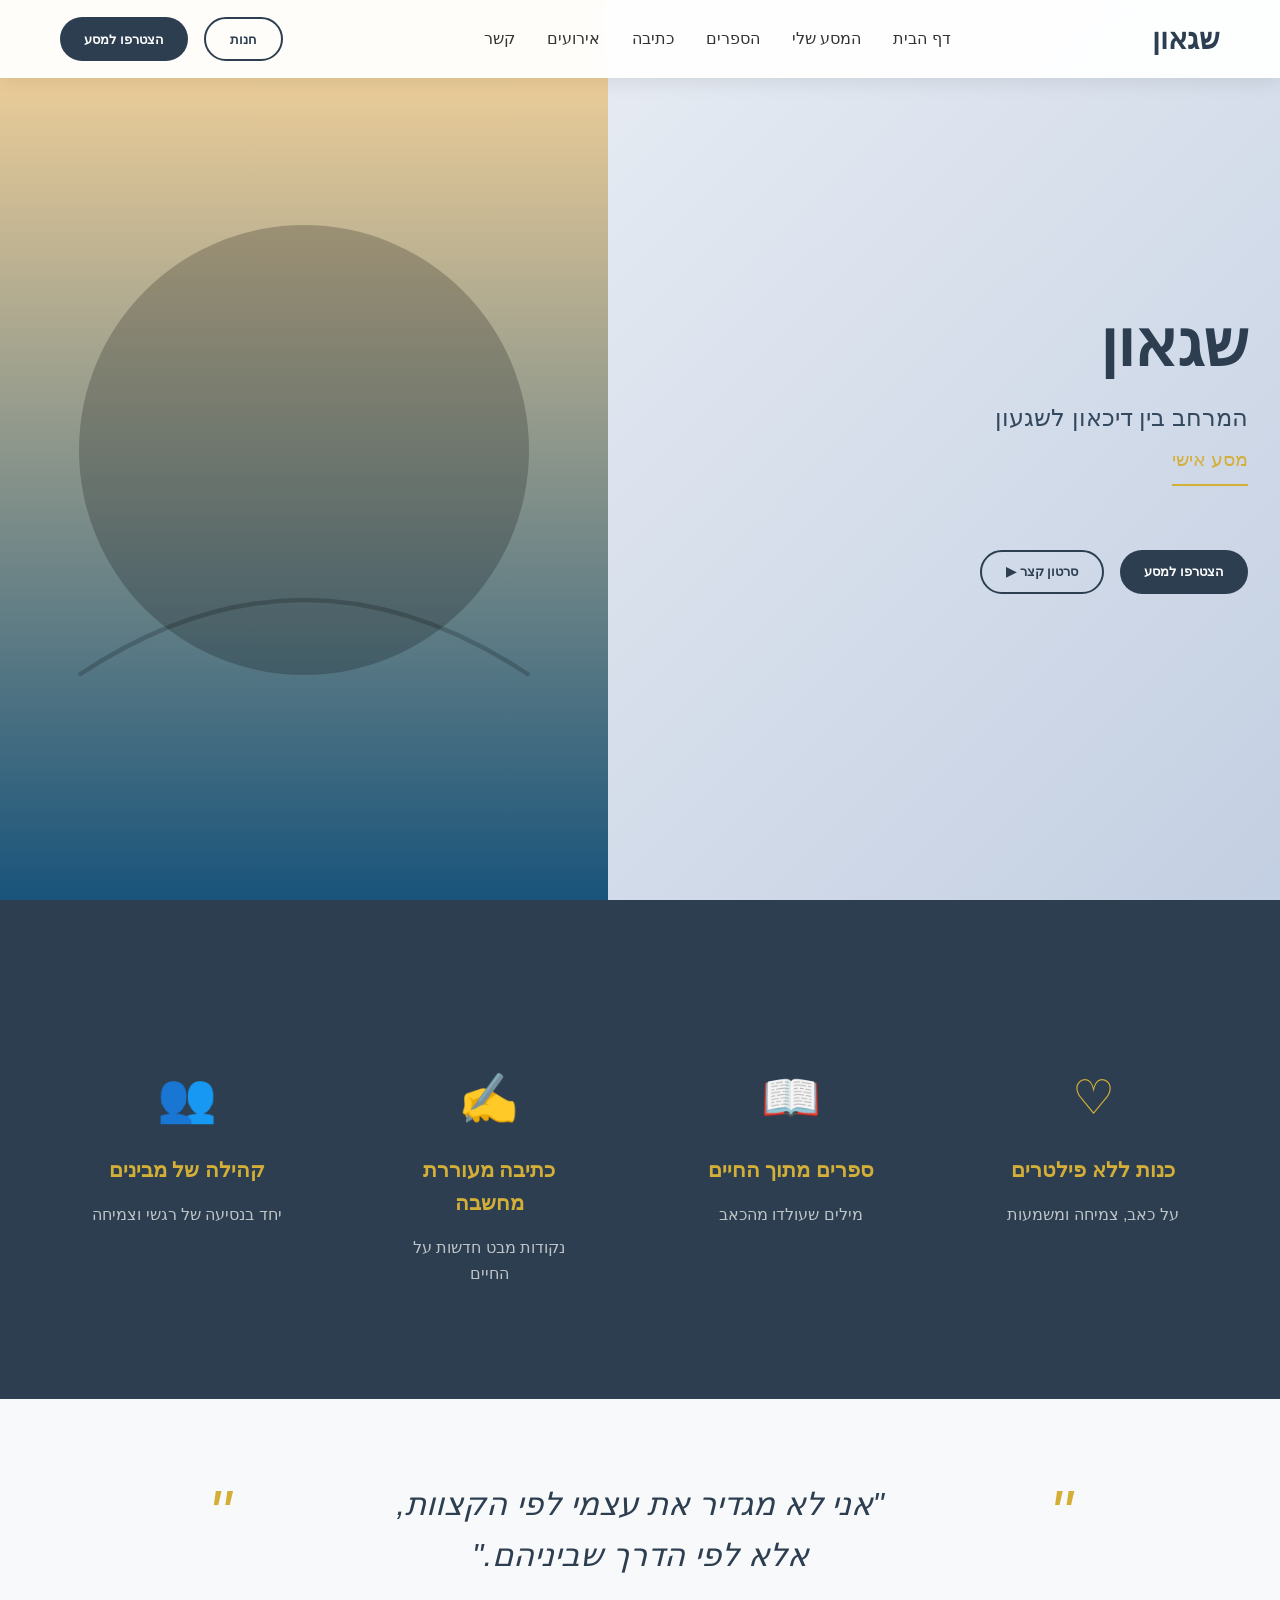
==== docs/index.html @ ee1af8c1 "Add docs/ folder for GitHub Pages deployment https://claude.ai/code/session_01Je8AaSGMs2u83t8YQeTkqi" ====
<!DOCTYPE html>
<html lang="he" dir="rtl">
<head>
    <meta charset="UTF-8">
    <meta name="viewport" content="width=device-width, initial-scale=1.0">
    <title>שגאון - המרחב בין דיכאון לשגעון</title>
    <link rel="stylesheet" href="css/styles.css">
    <link rel="stylesheet" href="css/responsive.css">
    <link rel="stylesheet" href="css/animations.css">
</head>
<body>
    <nav class="navbar">
        <div class="nav-container">
            <div class="logo">שגאון</div>
            <ul class="nav-menu">
                <li><a href="#home">דף הבית</a></li>
                <li><a href="#about">המסע שלי</a></li>
                <li><a href="#books">הספרים</a></li>
                <li><a href="#writing">כתיבה</a></li>
                <li><a href="#events">אירועים</a></li>
                <li><a href="#contact">קשר</a></li>
            </ul>
            <div class="nav-buttons">
                <button class="btn-secondary">חנות</button>
                <button class="btn-primary">הצטרפו למסע</button>
            </div>
        </div>
    </nav>

    <section id="home" class="hero">
        <div class="hero-content">
            <div class="hero-text">
                <h1 class="hero-title">שגאון</h1>
                <p class="hero-subtitle">המרחב בין דיכאון לשגעון</p>
                <p class="hero-description">מסע אישי</p>
                <div class="hero-buttons">
                    <button class="btn-primary">הצטרפו למסע</button>
                    <button class="btn-secondary">סרטון קצר ▶</button>
                </div>
            </div>
        </div>
        <div class="hero-image">
            <!-- התמונה תתווסף דרך CSS -->
        </div>
    </section>

    <section class="features">
        <div class="container">
            <div class="features-grid">
                <div class="feature">
                    <div class="feature-icon">♡</div>
                    <h3>כנות ללא פילטרים</h3>
                    <p>על כאב, צמיחה ומשמעות</p>
                </div>
                <div class="feature">
                    <div class="feature-icon">📖</div>
                    <h3>ספרים מתוך החיים</h3>
                    <p>מילים שעולדו מהכאב</p>
                </div>
                <div class="feature">
                    <div class="feature-icon">✍</div>
                    <h3>כתיבה מעוררת מחשבה</h3>
                    <p>נקודות מבט חדשות על החיים</p>
                </div>
                <div class="feature">
                    <div class="feature-icon">👥</div>
                    <h3>קהילה של מבינים</h3>
                    <p>יחד בנסיעה של רגשי וצמיחה</p>
                </div>
            </div>
        </div>
    </section>

    <section class="quote-section">
        <div class="container">
            <blockquote class="main-quote">
                <p>"אני לא מגדיר את עצמי לפי הקצוות,<br>אלא לפי הדרך שביניהם."</p>
            </blockquote>
        </div>
    </section>

    <script src="js/main.js"></script>
    <script src="js/scroll-effects.js"></script>
</body>
</html>
---- docs/css/styles.css ----
* {
    margin: 0;
    padding: 0;
    box-sizing: border-box;
}

body {
    font-family: 'Segoe UI', Tahoma, Geneva, Verdana, sans-serif;
    line-height: 1.6;
    color: #333;
    direction: rtl;
}

.container {
    max-width: 1200px;
    margin: 0 auto;
    padding: 0 20px;
}

/* Navigation */
.navbar {
    position: fixed;
    top: 0;
    width: 100%;
    background: rgba(255, 255, 255, 0.95);
    backdrop-filter: blur(10px);
    z-index: 1000;
    padding: 1rem 0;
    box-shadow: 0 2px 20px rgba(0, 0, 0, 0.1);
}

.nav-container {
    max-width: 1200px;
    margin: 0 auto;
    padding: 0 20px;
    display: flex;
    justify-content: space-between;
    align-items: center;
}

.logo {
    font-size: 1.8rem;
    font-weight: bold;
    color: #2c3e50;
}

.nav-menu {
    display: flex;
    list-style: none;
    gap: 2rem;
}

.nav-menu a {
    text-decoration: none;
    color: #333;
    font-weight: 500;
    transition: color 0.3s ease;
}

.nav-menu a:hover {
    color: #d4af37;
}

.nav-buttons {
    display: flex;
    gap: 1rem;
}

.btn-primary, .btn-secondary {
    padding: 0.8rem 1.5rem;
    border: none;
    border-radius: 25px;
    font-weight: 600;
    cursor: pointer;
    transition: all 0.3s ease;
}

.btn-primary {
    background: #2c3e50;
    color: white;
}

.btn-primary:hover {
    background: #34495e;
    transform: translateY(-2px);
}

.btn-secondary {
    background: transparent;
    color: #2c3e50;
    border: 2px solid #2c3e50;
}

.btn-secondary:hover {
    background: #2c3e50;
    color: white;
}

/* Hero Section */
.hero {
    min-height: 100vh;
    display: flex;
    align-items: center;
    background: linear-gradient(135deg, #f5f7fa 0%, #c3cfe2 100%);
    position: relative;
    overflow: hidden;
}

.hero-content {
    flex: 1;
    padding: 2rem;
    z-index: 2;
}

.hero-title {
    font-size: 4rem;
    font-weight: bold;
    color: #2c3e50;
    margin-bottom: 1rem;
    line-height: 1.2;
}

.hero-subtitle {
    font-size: 1.5rem;
    color: #34495e;
    margin-bottom: 0.5rem;
}

.hero-description {
    font-size: 1.2rem;
    color: #d4af37;
    margin-bottom: 2rem;
    border-bottom: 2px solid #d4af37;
    display: inline-block;
    padding-bottom: 0.5rem;
}

.hero-buttons {
    display: flex;
    gap: 1rem;
    margin-top: 2rem;
}

.hero-image {
    flex: 1;
    height: 100vh;
    background: url('data:image/svg+xml,<svg xmlns="http://www.w3.org/2000/svg" viewBox="0 0 800 600"><defs><linearGradient id="sky" x1="0%" y1="0%" x2="0%" y2="100%"><stop offset="0%" style="stop-color:%23ffd89b;stop-opacity:1" /><stop offset="100%" style="stop-color:%2319547b;stop-opacity:1" /></linearGradient></defs><rect width="800" height="600" fill="url(%23sky)"/><circle cx="400" cy="300" r="150" fill="rgba(0,0,0,0.3)" opacity="0.7"/><path d="M250 450 Q400 350 550 450" stroke="rgba(0,0,0,0.2)" stroke-width="3" fill="none"/></svg>') center/cover;
    position: relative;
}

/* Features Section */
.features {
    padding: 5rem 0;
    background: #2c3e50;
    color: white;
}

.features-grid {
    display: grid;
    grid-template-columns: repeat(auto-fit, minmax(250px, 1fr));
    gap: 3rem;
    margin-top: 3rem;
}

.feature {
    text-align: center;
    padding: 2rem;
}

.feature-icon {
    font-size: 3rem;
    color: #d4af37;
    margin-bottom: 1rem;
}

.feature h3 {
    font-size: 1.3rem;
    margin-bottom: 1rem;
    color: #d4af37;
}

.feature p {
    color: #bdc3c7;
    line-height: 1.6;
}

/* Quote Section */
.quote-section {
    padding: 5rem 0;
    background: #f8f9fa;
    text-align: center;
}

.main-quote {
    font-size: 2rem;
    color: #2c3e50;
    font-style: italic;
    position: relative;
    max-width: 800px;
    margin: 0 auto;
}

.main-quote::before,
.main-quote::after {
    content: '"';
    font-size: 4rem;
    color: #d4af37;
    position: absolute;
    top: -1rem;
}

.main-quote::before {
    right: -2rem;
}

.main-quote::after {
    left: -2rem;
}
---- docs/css/responsive.css ----
@media (max-width: 768px) {
    .nav-menu {
        display: none;
    }

    .hero {
        flex-direction: column;
        text-align: center;
    }

    .hero-title {
        font-size: 2.5rem;
    }

    .hero-buttons {
        flex-direction: column;
        align-items: center;
    }

    .features-grid {
        grid-template-columns: 1fr;
        gap: 2rem;
    }

    .main-quote {
        font-size: 1.5rem;
        padding: 0 2rem;
    }
}

@media (max-width: 480px) {
    .hero-title {
        font-size: 2rem;
    }

    .nav-buttons {
        flex-direction: column;
        gap: 0.5rem;
    }

    .btn-primary, .btn-secondary {
        padding: 0.6rem 1rem;
        font-size: 0.9rem;
    }
}
---- docs/css/animations.css ----
@keyframes fadeInUp {
    from {
        opacity: 0;
        transform: translateY(30px);
    }
    to {
        opacity: 1;
        transform: translateY(0);
    }
}

@keyframes slideInRight {
    from {
        opacity: 0;
        transform: translateX(50px);
    }
    to {
        opacity: 1;
        transform: translateX(0);
    }
}

.hero-title {
    animation: fadeInUp 1s ease-out;
}

.hero-subtitle {
    animation: fadeInUp 1s ease-out 0.2s both;
}

.hero-description {
    animation: fadeInUp 1s ease-out 0.4s both;
}

.hero-buttons {
    animation: fadeInUp 1s ease-out 0.6s both;
}

.hero-image {
    animation: slideInRight 1s ease-out 0.3s both;
}

.feature {
    opacity: 0;
    animation: fadeInUp 0.8s ease-out forwards;
}

.feature:nth-child(1) { animation-delay: 0.1s; }
.feature:nth-child(2) { animation-delay: 0.2s; }
.feature:nth-child(3) { animation-delay: 0.3s; }
.feature:nth-child(4) { animation-delay: 0.4s; }
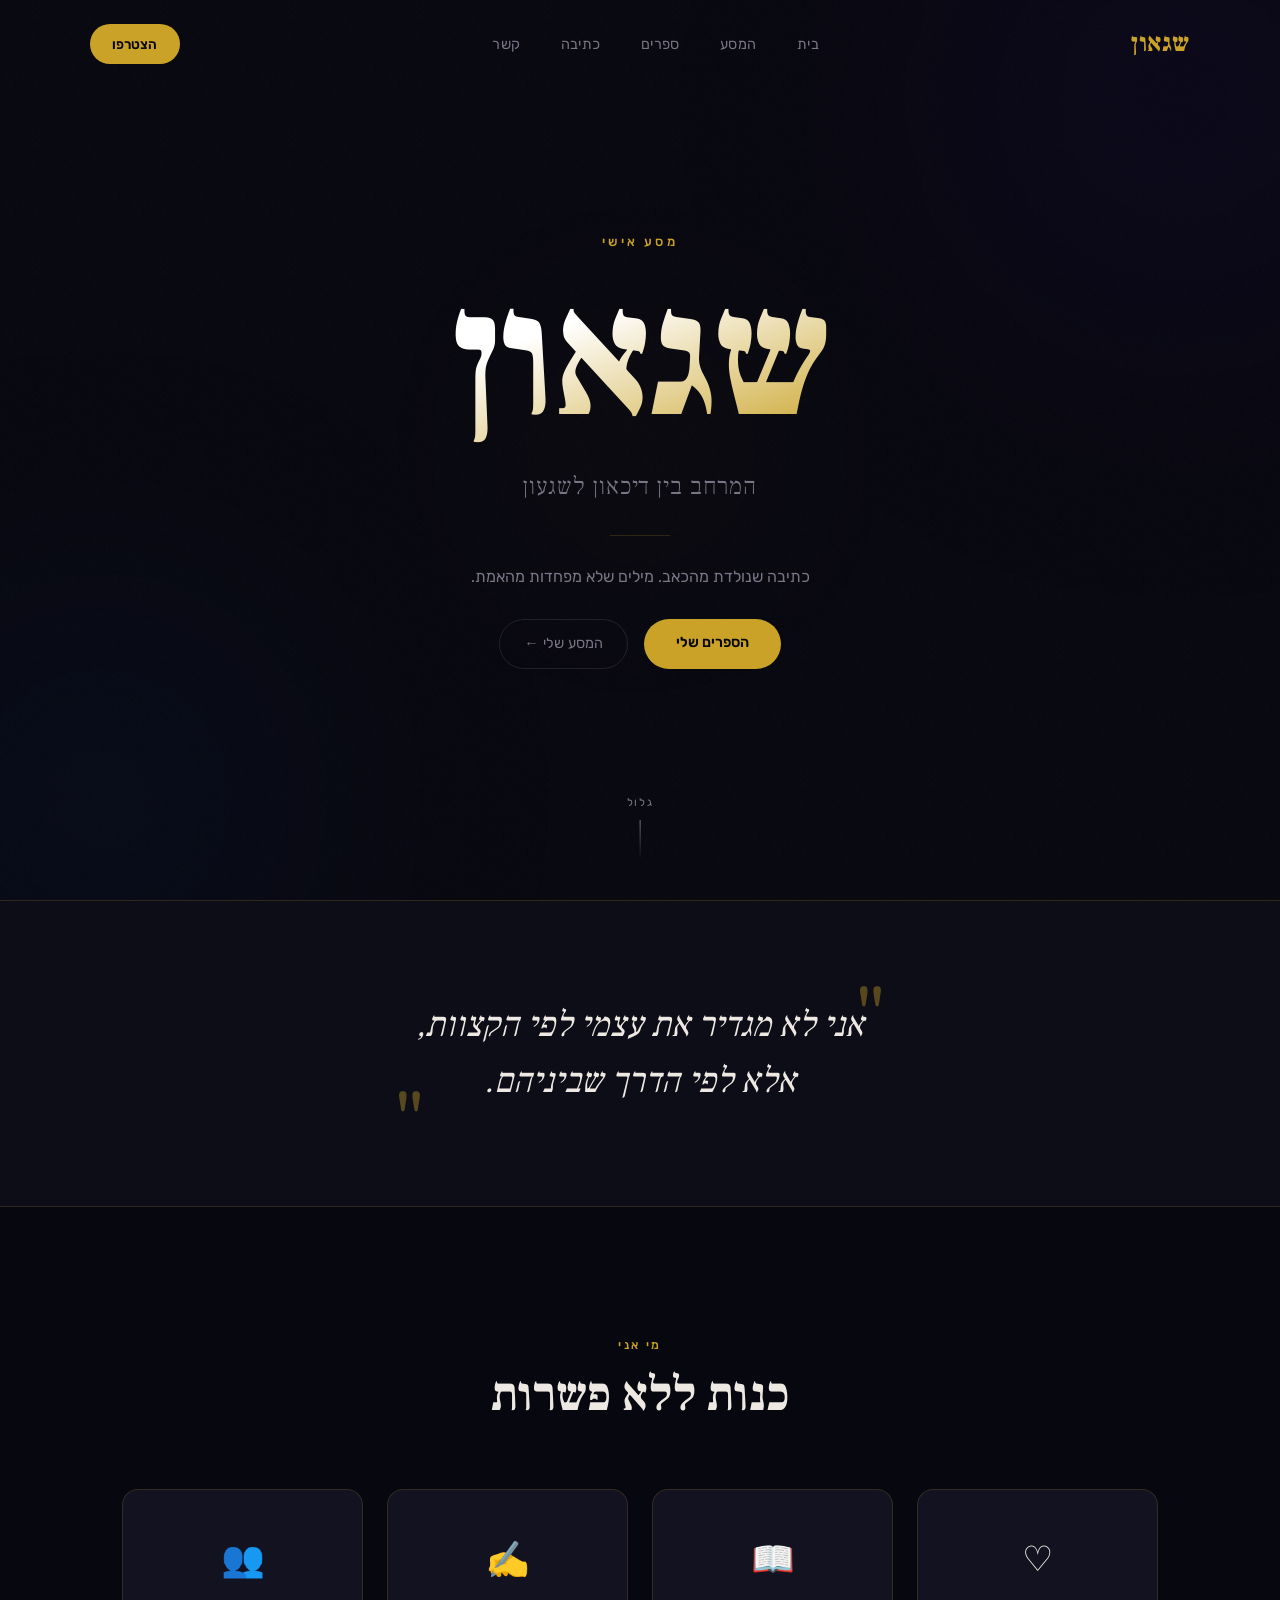
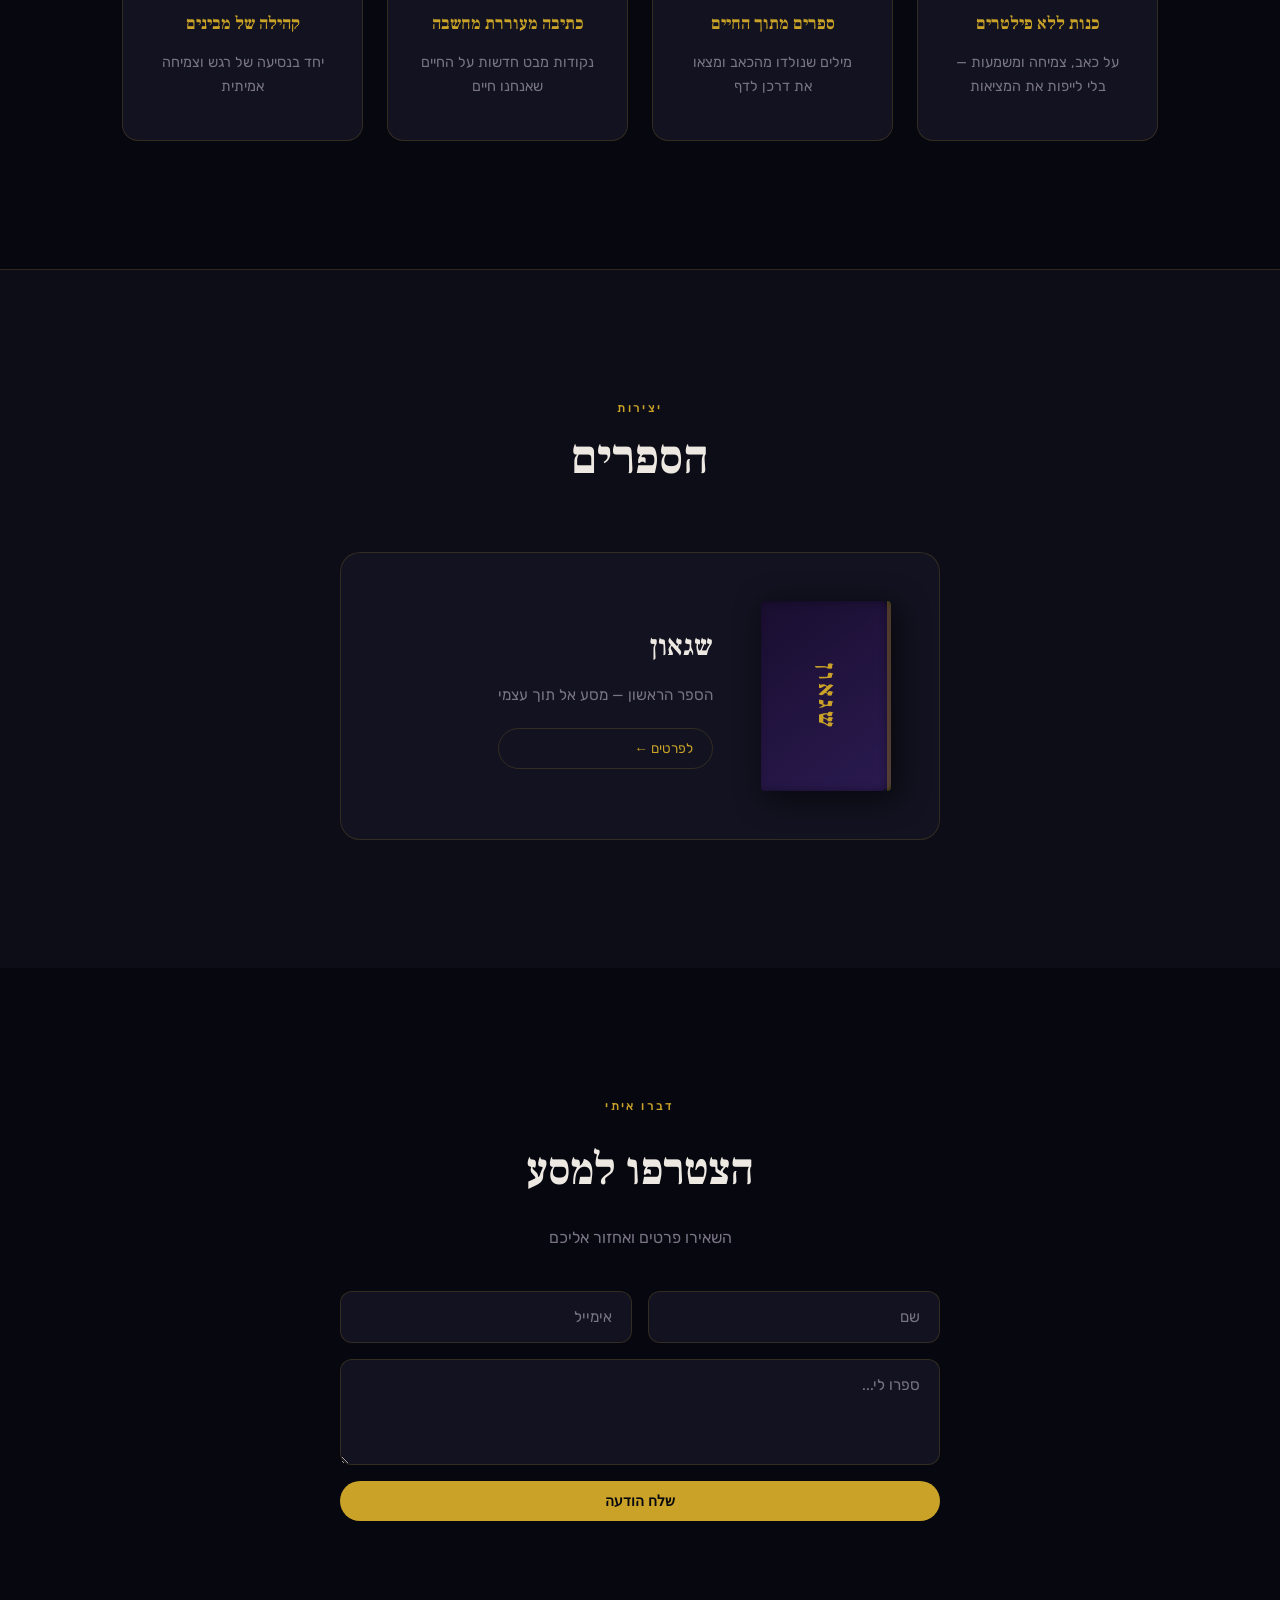
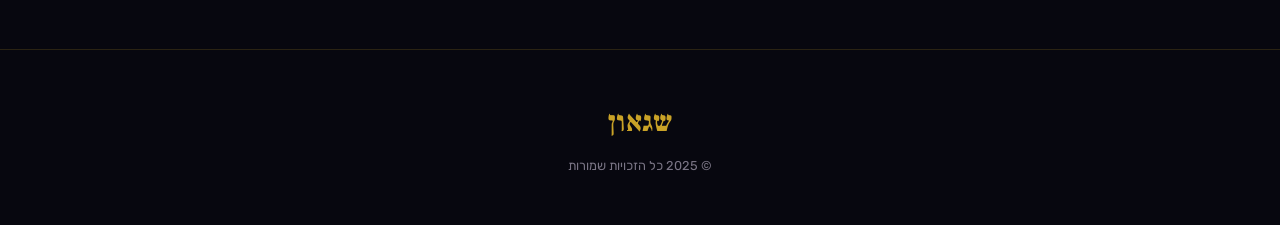
==== commit 7d4d0243: "Redesign shagaon-website with dark dramatic aesthetic - Deep dark bg with floating orbs and noise te" ====
--- a/docs/index.html
+++ b/docs/index.html
@@ -3,81 +3,141 @@
 <head>
     <meta charset="UTF-8">
     <meta name="viewport" content="width=device-width, initial-scale=1.0">
-    <title>שגאון - המרחב בין דיכאון לשגעון</title>
+    <title>שגאון — המרחב בין דיכאון לשגעון</title>
+    <link rel="preconnect" href="https://fonts.googleapis.com">
+    <link rel="preconnect" href="https://fonts.gstatic.com" crossorigin>
+    <link href="https://fonts.googleapis.com/css2?family=Frank+Ruhl+Libre:wght@300;400;700;900&family=Rubik:ital,wght@0,300;0,400;0,500;1,300&display=swap" rel="stylesheet">
     <link rel="stylesheet" href="css/styles.css">
+    <link rel="stylesheet" href="css/animations.css">
     <link rel="stylesheet" href="css/responsive.css">
-    <link rel="stylesheet" href="css/animations.css">
 </head>
 <body>
-    <nav class="navbar">
-        <div class="nav-container">
+
+    <div class="noise"></div>
+
+    <nav class="navbar" id="navbar">
+        <div class="nav-inner">
             <div class="logo">שגאון</div>
-            <ul class="nav-menu">
-                <li><a href="#home">דף הבית</a></li>
-                <li><a href="#about">המסע שלי</a></li>
-                <li><a href="#books">הספרים</a></li>
+            <ul class="nav-links">
+                <li><a href="#home">בית</a></li>
+                <li><a href="#about">המסע</a></li>
+                <li><a href="#books">ספרים</a></li>
                 <li><a href="#writing">כתיבה</a></li>
-                <li><a href="#events">אירועים</a></li>
                 <li><a href="#contact">קשר</a></li>
             </ul>
-            <div class="nav-buttons">
-                <button class="btn-secondary">חנות</button>
-                <button class="btn-primary">הצטרפו למסע</button>
-            </div>
+            <a href="#contact" class="nav-cta">הצטרפו</a>
         </div>
     </nav>
 
     <section id="home" class="hero">
-        <div class="hero-content">
-            <div class="hero-text">
-                <h1 class="hero-title">שגאון</h1>
-                <p class="hero-subtitle">המרחב בין דיכאון לשגעון</p>
-                <p class="hero-description">מסע אישי</p>
-                <div class="hero-buttons">
-                    <button class="btn-primary">הצטרפו למסע</button>
-                    <button class="btn-secondary">סרטון קצר ▶</button>
-                </div>
+        <div class="hero-bg">
+            <div class="orb orb-1"></div>
+            <div class="orb orb-2"></div>
+            <div class="orb orb-3"></div>
+        </div>
+        <div class="hero-inner">
+            <span class="hero-eyebrow">מסע אישי</span>
+            <h1 class="hero-title">שגאון</h1>
+            <p class="hero-sub">המרחב בין דיכאון לשגעון</p>
+            <div class="hero-divider"><span></span></div>
+            <p class="hero-body">כתיבה שנולדת מהכאב. מילים שלא מפחדות מהאמת.</p>
+            <div class="hero-actions">
+                <a href="#books" class="btn-gold">הספרים שלי</a>
+                <a href="#about" class="btn-ghost">המסע שלי ←</a>
             </div>
         </div>
-        <div class="hero-image">
-            <!-- התמונה תתווסף דרך CSS -->
+        <div class="scroll-hint">
+            <span>גלול</span>
+            <div class="scroll-line"></div>
         </div>
     </section>
 
-    <section class="features">
+    <section class="quote-hero">
         <div class="container">
-            <div class="features-grid">
-                <div class="feature">
-                    <div class="feature-icon">♡</div>
+            <blockquote>
+                <span class="quote-mark">"</span>
+                <p>אני לא מגדיר את עצמי לפי הקצוות,<br>אלא לפי הדרך שביניהם.</p>
+                <span class="quote-mark closing">"</span>
+            </blockquote>
+        </div>
+    </section>
+
+    <section id="about" class="pillars">
+        <div class="container">
+            <div class="section-header">
+                <span class="section-tag">מי אני</span>
+                <h2>כנות ללא פשרות</h2>
+            </div>
+            <div class="pillars-grid">
+                <div class="pillar reveal" data-delay="0">
+                    <div class="pillar-icon">♡</div>
                     <h3>כנות ללא פילטרים</h3>
-                    <p>על כאב, צמיחה ומשמעות</p>
+                    <p>על כאב, צמיחה ומשמעות — בלי לייפות את המציאות</p>
                 </div>
-                <div class="feature">
-                    <div class="feature-icon">📖</div>
+                <div class="pillar reveal" data-delay="100">
+                    <div class="pillar-icon">📖</div>
                     <h3>ספרים מתוך החיים</h3>
-                    <p>מילים שעולדו מהכאב</p>
+                    <p>מילים שנולדו מהכאב ומצאו את דרכן לדף</p>
                 </div>
-                <div class="feature">
-                    <div class="feature-icon">✍</div>
+                <div class="pillar reveal" data-delay="200">
+                    <div class="pillar-icon">✍</div>
                     <h3>כתיבה מעוררת מחשבה</h3>
-                    <p>נקודות מבט חדשות על החיים</p>
+                    <p>נקודות מבט חדשות על החיים שאנחנו חיים</p>
                 </div>
-                <div class="feature">
-                    <div class="feature-icon">👥</div>
+                <div class="pillar reveal" data-delay="300">
+                    <div class="pillar-icon">👥</div>
                     <h3>קהילה של מבינים</h3>
-                    <p>יחד בנסיעה של רגשי וצמיחה</p>
+                    <p>יחד בנסיעה של רגש וצמיחה אמיתית</p>
                 </div>
             </div>
         </div>
     </section>
 
-    <section class="quote-section">
+    <section id="books" class="books">
         <div class="container">
-            <blockquote class="main-quote">
-                <p>"אני לא מגדיר את עצמי לפי הקצוות,<br>אלא לפי הדרך שביניהם."</p>
-            </blockquote>
+            <div class="section-header">
+                <span class="section-tag">יצירות</span>
+                <h2>הספרים</h2>
+            </div>
+            <div class="books-grid">
+                <div class="book-card reveal">
+                    <div class="book-cover">
+                        <span class="book-title-cover">שגאון</span>
+                    </div>
+                    <div class="book-info">
+                        <h3>שגאון</h3>
+                        <p>הספר הראשון — מסע אל תוך עצמי</p>
+                        <a href="#contact" class="btn-ghost-small">לפרטים ←</a>
+                    </div>
+                </div>
+            </div>
         </div>
     </section>
+
+    <section id="contact" class="contact">
+        <div class="container">
+            <div class="contact-inner">
+                <span class="section-tag">דברו איתי</span>
+                <h2>הצטרפו למסע</h2>
+                <p class="contact-sub">השאירו פרטים ואחזור אליכם</p>
+                <form class="contact-form" onsubmit="handleSubmit(event)">
+                    <div class="form-row">
+                        <input type="text" placeholder="שם" required />
+                        <input type="email" placeholder="אימייל" required />
+                    </div>
+                    <textarea placeholder="ספרו לי..." rows="4"></textarea>
+                    <button type="submit" class="btn-gold">שלח הודעה</button>
+                </form>
+            </div>
+        </div>
+    </section>
+
+    <footer class="footer">
+        <div class="container">
+            <div class="footer-logo">שגאון</div>
+            <p>© 2025 כל הזכויות שמורות</p>
+        </div>
+    </footer>
 
     <script src="js/main.js"></script>
     <script src="js/scroll-effects.js"></script>
--- a/docs/css/styles.css
+++ b/docs/css/styles.css
@@ -1,218 +1,592 @@
-* {
+:root {
+    --bg:        #07070f;
+    --bg2:       #0d0d18;
+    --surface:   #121220;
+    --border:    rgba(201, 162, 39, 0.18);
+    --gold:      #c9a227;
+    --gold-dim:  rgba(201, 162, 39, 0.12);
+    --text:      #ede9e2;
+    --muted:     #7a7585;
+    --font-display: 'Frank Ruhl Libre', serif;
+    --font-body:    'Rubik', sans-serif;
+}
+
+*, *::before, *::after {
     margin: 0;
     padding: 0;
     box-sizing: border-box;
 }
 
+html {
+    scroll-behavior: smooth;
+}
+
 body {
-    font-family: 'Segoe UI', Tahoma, Geneva, Verdana, sans-serif;
-    line-height: 1.6;
-    color: #333;
+    background: var(--bg);
+    color: var(--text);
+    font-family: var(--font-body);
     direction: rtl;
+    overflow-x: hidden;
+    line-height: 1.7;
+}
+
+/* Noise overlay */
+.noise {
+    position: fixed;
+    inset: 0;
+    z-index: 0;
+    pointer-events: none;
+    opacity: 0.035;
+    background-image: url("data:image/svg+xml,%3Csvg viewBox='0 0 256 256' xmlns='http://www.w3.org/2000/svg'%3E%3Cfilter id='noise'%3E%3CfeTurbulence type='fractalNoise' baseFrequency='0.9' numOctaves='4' stitchTiles='stitch'/%3E%3C/filter%3E%3Crect width='100%25' height='100%25' filter='url(%23noise)'/%3E%3C/svg%3E");
+    background-repeat: repeat;
+    background-size: 128px;
 }
 
 .container {
-    max-width: 1200px;
+    max-width: 1100px;
     margin: 0 auto;
-    padding: 0 20px;
-}
-
-/* Navigation */
+    padding: 0 2rem;
+}
+
+/* ─── NAVBAR ─── */
 .navbar {
     position: fixed;
     top: 0;
     width: 100%;
-    background: rgba(255, 255, 255, 0.95);
-    backdrop-filter: blur(10px);
-    z-index: 1000;
-    padding: 1rem 0;
-    box-shadow: 0 2px 20px rgba(0, 0, 0, 0.1);
-}
-
-.nav-container {
-    max-width: 1200px;
+    z-index: 100;
+    padding: 1.4rem 2rem;
+    transition: background 0.4s, backdrop-filter 0.4s, border-color 0.4s;
+    border-bottom: 1px solid transparent;
+}
+
+.navbar.scrolled {
+    background: rgba(7, 7, 15, 0.85);
+    backdrop-filter: blur(20px);
+    border-color: var(--border);
+}
+
+.nav-inner {
+    max-width: 1100px;
     margin: 0 auto;
-    padding: 0 20px;
-    display: flex;
+    display: flex;
+    align-items: center;
     justify-content: space-between;
-    align-items: center;
 }
 
 .logo {
-    font-size: 1.8rem;
-    font-weight: bold;
-    color: #2c3e50;
-}
-
-.nav-menu {
+    font-family: var(--font-display);
+    font-size: 1.6rem;
+    font-weight: 900;
+    color: var(--gold);
+    letter-spacing: 0.02em;
+}
+
+.nav-links {
     display: flex;
     list-style: none;
-    gap: 2rem;
-}
-
-.nav-menu a {
+    gap: 2.5rem;
+}
+
+.nav-links a {
     text-decoration: none;
-    color: #333;
-    font-weight: 500;
-    transition: color 0.3s ease;
-}
-
-.nav-menu a:hover {
-    color: #d4af37;
-}
-
-.nav-buttons {
-    display: flex;
-    gap: 1rem;
-}
-
-.btn-primary, .btn-secondary {
-    padding: 0.8rem 1.5rem;
-    border: none;
-    border-radius: 25px;
+    color: var(--muted);
+    font-size: 0.9rem;
+    font-weight: 400;
+    letter-spacing: 0.03em;
+    transition: color 0.25s;
+}
+
+.nav-links a:hover {
+    color: var(--text);
+}
+
+.nav-cta {
+    text-decoration: none;
+    background: var(--gold);
+    color: var(--bg);
+    font-size: 0.85rem;
     font-weight: 600;
-    cursor: pointer;
-    transition: all 0.3s ease;
-}
-
-.btn-primary {
-    background: #2c3e50;
-    color: white;
-}
-
-.btn-primary:hover {
-    background: #34495e;
-    transform: translateY(-2px);
-}
-
-.btn-secondary {
-    background: transparent;
-    color: #2c3e50;
-    border: 2px solid #2c3e50;
-}
-
-.btn-secondary:hover {
-    background: #2c3e50;
-    color: white;
-}
-
-/* Hero Section */
+    padding: 0.55rem 1.4rem;
+    border-radius: 2rem;
+    transition: opacity 0.2s, transform 0.2s;
+}
+
+.nav-cta:hover {
+    opacity: 0.85;
+    transform: translateY(-1px);
+}
+
+/* ─── HERO ─── */
 .hero {
     min-height: 100vh;
     display: flex;
     align-items: center;
-    background: linear-gradient(135deg, #f5f7fa 0%, #c3cfe2 100%);
+    justify-content: center;
     position: relative;
     overflow: hidden;
-}
-
-.hero-content {
-    flex: 1;
+    text-align: center;
+}
+
+.hero-bg {
+    position: absolute;
+    inset: 0;
+    z-index: 0;
+}
+
+.orb {
+    position: absolute;
+    border-radius: 50%;
+    filter: blur(120px);
+    opacity: 0.35;
+}
+
+.orb-1 {
+    width: 600px;
+    height: 600px;
+    background: radial-gradient(circle, #1a0a3a, transparent);
+    top: -200px;
+    right: -200px;
+}
+
+.orb-2 {
+    width: 500px;
+    height: 500px;
+    background: radial-gradient(circle, #0a1a3a, transparent);
+    bottom: -150px;
+    left: -150px;
+}
+
+.orb-3 {
+    width: 300px;
+    height: 300px;
+    background: radial-gradient(circle, rgba(201,162,39,0.15), transparent);
+    top: 50%;
+    left: 50%;
+    transform: translate(-50%, -50%);
+}
+
+.hero-inner {
+    position: relative;
+    z-index: 1;
+    display: flex;
+    flex-direction: column;
+    align-items: center;
+    gap: 1.2rem;
     padding: 2rem;
-    z-index: 2;
+}
+
+.hero-eyebrow {
+    font-size: 0.8rem;
+    font-weight: 500;
+    letter-spacing: 0.25em;
+    text-transform: uppercase;
+    color: var(--gold);
+    opacity: 0.85;
 }
 
 .hero-title {
-    font-size: 4rem;
-    font-weight: bold;
-    color: #2c3e50;
-    margin-bottom: 1rem;
+    font-family: var(--font-display);
+    font-size: clamp(5rem, 15vw, 11rem);
+    font-weight: 900;
+    line-height: 1;
+    letter-spacing: -0.02em;
+    background: linear-gradient(160deg, #fff 30%, var(--gold) 100%);
+    -webkit-background-clip: text;
+    -webkit-text-fill-color: transparent;
+    background-clip: text;
+}
+
+.hero-sub {
+    font-family: var(--font-display);
+    font-size: clamp(1.1rem, 3vw, 1.5rem);
+    font-weight: 300;
+    color: var(--muted);
+    letter-spacing: 0.04em;
+}
+
+.hero-divider {
+    width: 60px;
+    height: 1px;
+    background: var(--border);
+    margin: 0.5rem auto;
+}
+
+.hero-body {
+    font-size: 1rem;
+    color: var(--muted);
+    max-width: 440px;
+    line-height: 1.8;
+}
+
+.hero-actions {
+    display: flex;
+    gap: 1rem;
+    margin-top: 0.5rem;
+    flex-wrap: wrap;
+    justify-content: center;
+}
+
+.btn-gold {
+    display: inline-block;
+    text-decoration: none;
+    background: var(--gold);
+    color: var(--bg);
+    font-size: 0.9rem;
+    font-weight: 600;
+    padding: 0.75rem 2rem;
+    border-radius: 2rem;
+    transition: opacity 0.2s, transform 0.2s;
+    border: none;
+    cursor: pointer;
+}
+
+.btn-gold:hover {
+    opacity: 0.88;
+    transform: translateY(-2px);
+}
+
+.btn-ghost {
+    display: inline-block;
+    text-decoration: none;
+    color: var(--muted);
+    font-size: 0.9rem;
+    padding: 0.75rem 1.5rem;
+    border: 1px solid rgba(255,255,255,0.1);
+    border-radius: 2rem;
+    transition: color 0.2s, border-color 0.2s, transform 0.2s;
+}
+
+.btn-ghost:hover {
+    color: var(--text);
+    border-color: rgba(255,255,255,0.25);
+    transform: translateY(-2px);
+}
+
+.scroll-hint {
+    position: absolute;
+    bottom: 2.5rem;
+    left: 50%;
+    transform: translateX(-50%);
+    display: flex;
+    flex-direction: column;
+    align-items: center;
+    gap: 0.5rem;
+    color: var(--muted);
+    font-size: 0.7rem;
+    letter-spacing: 0.15em;
+    text-transform: uppercase;
+    opacity: 0.6;
+}
+
+.scroll-line {
+    width: 1px;
+    height: 40px;
+    background: linear-gradient(to bottom, var(--muted), transparent);
+    animation: scrollPulse 2s ease-in-out infinite;
+}
+
+/* ─── QUOTE HERO ─── */
+.quote-hero {
+    padding: 6rem 0;
+    background: var(--bg2);
+    border-top: 1px solid var(--border);
+    border-bottom: 1px solid var(--border);
+    text-align: center;
+}
+
+.quote-hero blockquote {
+    position: relative;
+    display: inline-block;
+    max-width: 700px;
+}
+
+.quote-hero p {
+    font-family: var(--font-display);
+    font-size: clamp(1.4rem, 3.5vw, 2.2rem);
+    font-weight: 400;
+    color: var(--text);
+    font-style: italic;
+    line-height: 1.6;
+}
+
+.quote-mark {
+    font-family: var(--font-display);
+    font-size: 6rem;
+    color: var(--gold);
+    line-height: 0;
+    position: absolute;
+    opacity: 0.4;
+    top: 1.5rem;
+    right: -1.5rem;
+}
+
+.quote-mark.closing {
+    top: auto;
+    bottom: -1rem;
+    right: auto;
+    left: -1.5rem;
+}
+
+/* ─── SECTION COMMON ─── */
+.section-header {
+    text-align: center;
+    margin-bottom: 4rem;
+    display: flex;
+    flex-direction: column;
+    align-items: center;
+    gap: 0.75rem;
+}
+
+.section-tag {
+    font-size: 0.75rem;
+    font-weight: 500;
+    letter-spacing: 0.2em;
+    text-transform: uppercase;
+    color: var(--gold);
+}
+
+.section-header h2 {
+    font-family: var(--font-display);
+    font-size: clamp(2rem, 5vw, 3rem);
+    font-weight: 700;
+    color: var(--text);
     line-height: 1.2;
 }
 
-.hero-subtitle {
+/* ─── PILLARS ─── */
+.pillars {
+    padding: 8rem 0;
+}
+
+.pillars-grid {
+    display: grid;
+    grid-template-columns: repeat(auto-fit, minmax(220px, 1fr));
+    gap: 1.5rem;
+}
+
+.pillar {
+    background: var(--surface);
+    border: 1px solid var(--border);
+    border-radius: 1rem;
+    padding: 2.5rem 2rem;
+    text-align: center;
+    transition: border-color 0.3s, transform 0.3s;
+}
+
+.pillar:hover {
+    border-color: rgba(201, 162, 39, 0.45);
+    transform: translateY(-4px);
+}
+
+.pillar-icon {
+    font-size: 2.2rem;
+    margin-bottom: 1.2rem;
+    display: block;
+}
+
+.pillar h3 {
+    font-family: var(--font-display);
+    font-size: 1.1rem;
+    font-weight: 700;
+    color: var(--gold);
+    margin-bottom: 0.75rem;
+}
+
+.pillar p {
+    font-size: 0.9rem;
+    color: var(--muted);
+    line-height: 1.7;
+}
+
+/* ─── BOOKS ─── */
+.books {
+    padding: 8rem 0;
+    background: var(--bg2);
+    border-top: 1px solid var(--border);
+}
+
+.books-grid {
+    display: flex;
+    justify-content: center;
+}
+
+.book-card {
+    display: flex;
+    gap: 3rem;
+    align-items: center;
+    background: var(--surface);
+    border: 1px solid var(--border);
+    border-radius: 1.25rem;
+    padding: 3rem;
+    max-width: 600px;
+    width: 100%;
+}
+
+.book-cover {
+    width: 130px;
+    height: 190px;
+    background: linear-gradient(145deg, #1a0e30, #2a1a50);
+    border-radius: 4px 10px 10px 4px;
+    display: flex;
+    align-items: center;
+    justify-content: center;
+    flex-shrink: 0;
+    box-shadow: 6px 6px 30px rgba(0,0,0,0.6), inset -3px 0 8px rgba(0,0,0,0.4);
+    position: relative;
+}
+
+.book-cover::before {
+    content: '';
+    position: absolute;
+    right: 0;
+    top: 0;
+    width: 4px;
+    height: 100%;
+    background: rgba(201,162,39,0.3);
+    border-radius: 0 4px 4px 0;
+}
+
+.book-title-cover {
+    font-family: var(--font-display);
     font-size: 1.5rem;
-    color: #34495e;
+    font-weight: 900;
+    color: var(--gold);
+    writing-mode: vertical-rl;
+    text-orientation: mixed;
+    letter-spacing: 0.1em;
+}
+
+.book-info {
+    display: flex;
+    flex-direction: column;
+    gap: 0.75rem;
+}
+
+.book-info h3 {
+    font-family: var(--font-display);
+    font-size: 1.8rem;
+    font-weight: 700;
+    color: var(--text);
+}
+
+.book-info p {
+    color: var(--muted);
+    font-size: 0.95rem;
+}
+
+.btn-ghost-small {
+    display: inline-block;
+    text-decoration: none;
+    color: var(--gold);
+    font-size: 0.85rem;
+    padding: 0.5rem 1.2rem;
+    border: 1px solid var(--border);
+    border-radius: 2rem;
+    margin-top: 0.5rem;
+    transition: background 0.2s, color 0.2s;
+}
+
+.btn-ghost-small:hover {
+    background: var(--gold-dim);
+}
+
+/* ─── CONTACT ─── */
+.contact {
+    padding: 8rem 0;
+}
+
+.contact-inner {
+    text-align: center;
+    max-width: 600px;
+    margin: 0 auto;
+    display: flex;
+    flex-direction: column;
+    align-items: center;
+    gap: 1rem;
+}
+
+.contact-inner h2 {
+    font-family: var(--font-display);
+    font-size: clamp(2rem, 5vw, 2.8rem);
+    font-weight: 700;
+}
+
+.contact-sub {
+    color: var(--muted);
     margin-bottom: 0.5rem;
 }
 
-.hero-description {
-    font-size: 1.2rem;
-    color: #d4af37;
-    margin-bottom: 2rem;
-    border-bottom: 2px solid #d4af37;
-    display: inline-block;
-    padding-bottom: 0.5rem;
-}
-
-.hero-buttons {
-    display: flex;
+.contact-form {
+    width: 100%;
+    display: flex;
+    flex-direction: column;
     gap: 1rem;
-    margin-top: 2rem;
-}
-
-.hero-image {
-    flex: 1;
-    height: 100vh;
-    background: url('data:image/svg+xml,<svg xmlns="http://www.w3.org/2000/svg" viewBox="0 0 800 600"><defs><linearGradient id="sky" x1="0%" y1="0%" x2="0%" y2="100%"><stop offset="0%" style="stop-color:%23ffd89b;stop-opacity:1" /><stop offset="100%" style="stop-color:%2319547b;stop-opacity:1" /></linearGradient></defs><rect width="800" height="600" fill="url(%23sky)"/><circle cx="400" cy="300" r="150" fill="rgba(0,0,0,0.3)" opacity="0.7"/><path d="M250 450 Q400 350 550 450" stroke="rgba(0,0,0,0.2)" stroke-width="3" fill="none"/></svg>') center/cover;
-    position: relative;
-}
-
-/* Features Section */
-.features {
-    padding: 5rem 0;
-    background: #2c3e50;
-    color: white;
-}
-
-.features-grid {
+    margin-top: 1rem;
+}
+
+.form-row {
     display: grid;
-    grid-template-columns: repeat(auto-fit, minmax(250px, 1fr));
-    gap: 3rem;
-    margin-top: 3rem;
-}
-
-.feature {
+    grid-template-columns: 1fr 1fr;
+    gap: 1rem;
+}
+
+.contact-form input,
+.contact-form textarea {
+    background: var(--surface);
+    border: 1px solid var(--border);
+    border-radius: 0.75rem;
+    padding: 1rem 1.2rem;
+    color: var(--text);
+    font-family: var(--font-body);
+    font-size: 0.95rem;
+    direction: rtl;
+    transition: border-color 0.2s;
+    outline: none;
+    width: 100%;
+}
+
+.contact-form input:focus,
+.contact-form textarea:focus {
+    border-color: rgba(201, 162, 39, 0.5);
+}
+
+.contact-form input::placeholder,
+.contact-form textarea::placeholder {
+    color: var(--muted);
+}
+
+.contact-form textarea {
+    resize: vertical;
+}
+
+/* ─── FOOTER ─── */
+.footer {
+    padding: 3rem 0;
+    border-top: 1px solid var(--border);
     text-align: center;
-    padding: 2rem;
-}
-
-.feature-icon {
-    font-size: 3rem;
-    color: #d4af37;
-    margin-bottom: 1rem;
-}
-
-.feature h3 {
-    font-size: 1.3rem;
-    margin-bottom: 1rem;
-    color: #d4af37;
-}
-
-.feature p {
-    color: #bdc3c7;
-    line-height: 1.6;
-}
-
-/* Quote Section */
-.quote-section {
-    padding: 5rem 0;
-    background: #f8f9fa;
-    text-align: center;
-}
-
-.main-quote {
-    font-size: 2rem;
-    color: #2c3e50;
-    font-style: italic;
-    position: relative;
-    max-width: 800px;
-    margin: 0 auto;
-}
-
-.main-quote::before,
-.main-quote::after {
-    content: '"';
-    font-size: 4rem;
-    color: #d4af37;
-    position: absolute;
-    top: -1rem;
-}
-
-.main-quote::before {
-    right: -2rem;
-}
-
-.main-quote::after {
-    left: -2rem;
-}
+}
+
+.footer-logo {
+    font-family: var(--font-display);
+    font-size: 1.8rem;
+    font-weight: 900;
+    color: var(--gold);
+    margin-bottom: 0.5rem;
+}
+
+.footer p {
+    font-size: 0.8rem;
+    color: var(--muted);
+}
+
+/* ─── REVEAL ─── */
+.reveal {
+    opacity: 0;
+    transform: translateY(24px);
+    transition: opacity 0.7s ease, transform 0.7s ease;
+}
+
+.reveal.visible {
+    opacity: 1;
+    transform: translateY(0);
+}
--- a/docs/css/animations.css
+++ b/docs/css/animations.css
@@ -1,51 +1,31 @@
-@keyframes fadeInUp {
-    from {
-        opacity: 0;
-        transform: translateY(30px);
-    }
-    to {
-        opacity: 1;
-        transform: translateY(0);
-    }
+@keyframes scrollPulse {
+    0%, 100% { opacity: 0.3; transform: scaleY(0.8); }
+    50%       { opacity: 1;   transform: scaleY(1);   }
 }
 
-@keyframes slideInRight {
-    from {
-        opacity: 0;
-        transform: translateX(50px);
-    }
-    to {
-        opacity: 1;
-        transform: translateX(0);
-    }
+@keyframes fadeUp {
+    from { opacity: 0; transform: translateY(32px); }
+    to   { opacity: 1; transform: translateY(0);    }
 }
 
-.hero-title {
-    animation: fadeInUp 1s ease-out;
+@keyframes fadeIn {
+    from { opacity: 0; }
+    to   { opacity: 1; }
 }
 
-.hero-subtitle {
-    animation: fadeInUp 1s ease-out 0.2s both;
+@keyframes orbFloat {
+    0%, 100% { transform: translateY(0px) scale(1);    }
+    50%       { transform: translateY(-30px) scale(1.05); }
 }
 
-.hero-description {
-    animation: fadeInUp 1s ease-out 0.4s both;
-}
+.hero-eyebrow { animation: fadeUp 0.8s ease both; animation-delay: 0.1s; }
+.hero-title   { animation: fadeUp 0.9s ease both; animation-delay: 0.25s; }
+.hero-sub     { animation: fadeUp 0.9s ease both; animation-delay: 0.4s; }
+.hero-divider { animation: fadeIn 0.8s ease both; animation-delay: 0.55s; }
+.hero-body    { animation: fadeUp 0.9s ease both; animation-delay: 0.65s; }
+.hero-actions { animation: fadeUp 0.9s ease both; animation-delay: 0.8s; }
+.scroll-hint  { animation: fadeIn 1.2s ease both; animation-delay: 1.4s; }
 
-.hero-buttons {
-    animation: fadeInUp 1s ease-out 0.6s both;
-}
-
-.hero-image {
-    animation: slideInRight 1s ease-out 0.3s both;
-}
-
-.feature {
-    opacity: 0;
-    animation: fadeInUp 0.8s ease-out forwards;
-}
-
-.feature:nth-child(1) { animation-delay: 0.1s; }
-.feature:nth-child(2) { animation-delay: 0.2s; }
-.feature:nth-child(3) { animation-delay: 0.3s; }
-.feature:nth-child(4) { animation-delay: 0.4s; }
+.orb-1 { animation: orbFloat 12s ease-in-out infinite; }
+.orb-2 { animation: orbFloat 16s ease-in-out infinite 2s; }
+.orb-3 { animation: orbFloat 10s ease-in-out infinite 1s; }
--- a/docs/css/responsive.css
+++ b/docs/css/responsive.css
@@ -1,45 +1,25 @@
 @media (max-width: 768px) {
-    .nav-menu {
-        display: none;
-    }
+    .nav-links { display: none; }
 
-    .hero {
+    .hero-title { font-size: clamp(4rem, 20vw, 6rem); }
+
+    .pillars-grid { grid-template-columns: 1fr 1fr; }
+
+    .book-card {
         flex-direction: column;
         text-align: center;
-    }
-
-    .hero-title {
-        font-size: 2.5rem;
-    }
-
-    .hero-buttons {
-        flex-direction: column;
-        align-items: center;
-    }
-
-    .features-grid {
-        grid-template-columns: 1fr;
         gap: 2rem;
     }
 
-    .main-quote {
-        font-size: 1.5rem;
-        padding: 0 2rem;
-    }
+    .form-row { grid-template-columns: 1fr; }
+
+    .quote-mark { display: none; }
 }
 
 @media (max-width: 480px) {
-    .hero-title {
-        font-size: 2rem;
-    }
+    .pillars-grid { grid-template-columns: 1fr; }
 
-    .nav-buttons {
-        flex-direction: column;
-        gap: 0.5rem;
-    }
+    .nav-cta { display: none; }
 
-    .btn-primary, .btn-secondary {
-        padding: 0.6rem 1rem;
-        font-size: 0.9rem;
-    }
+    .hero-actions { flex-direction: column; align-items: center; }
 }
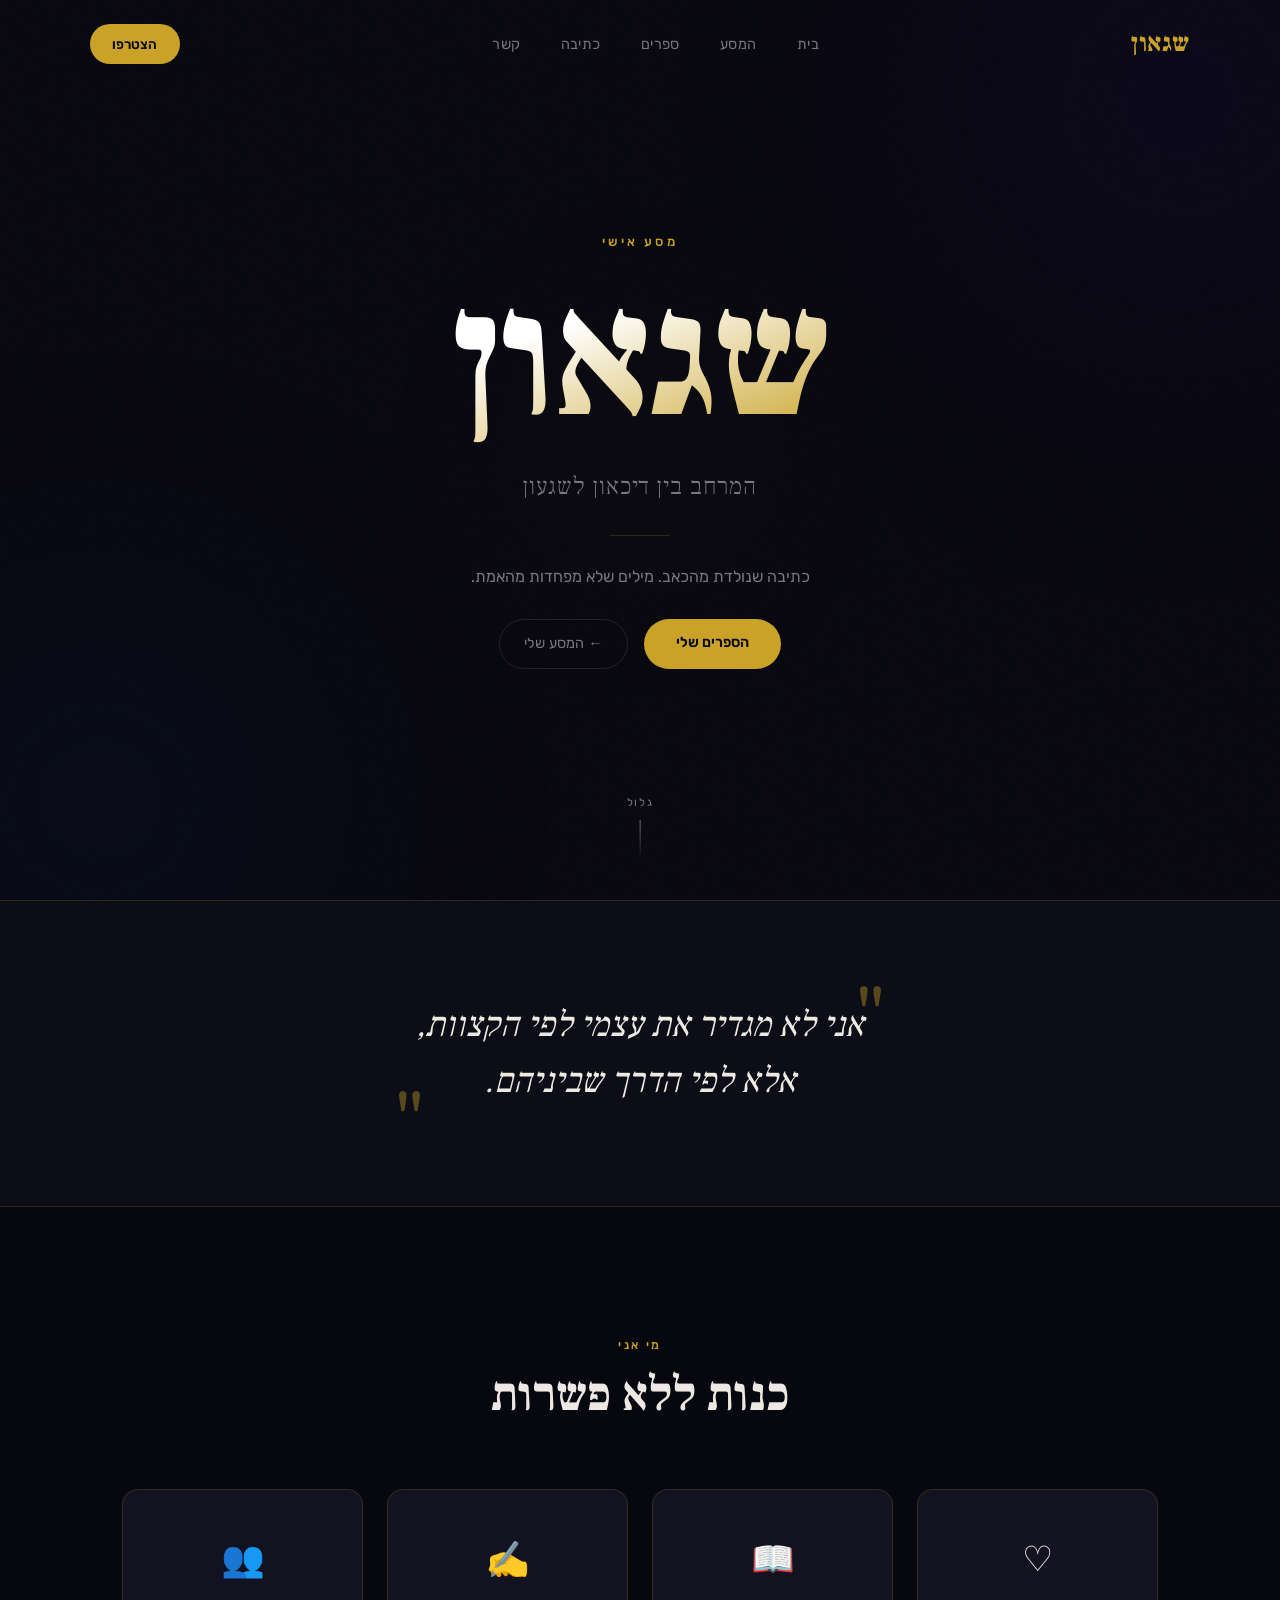
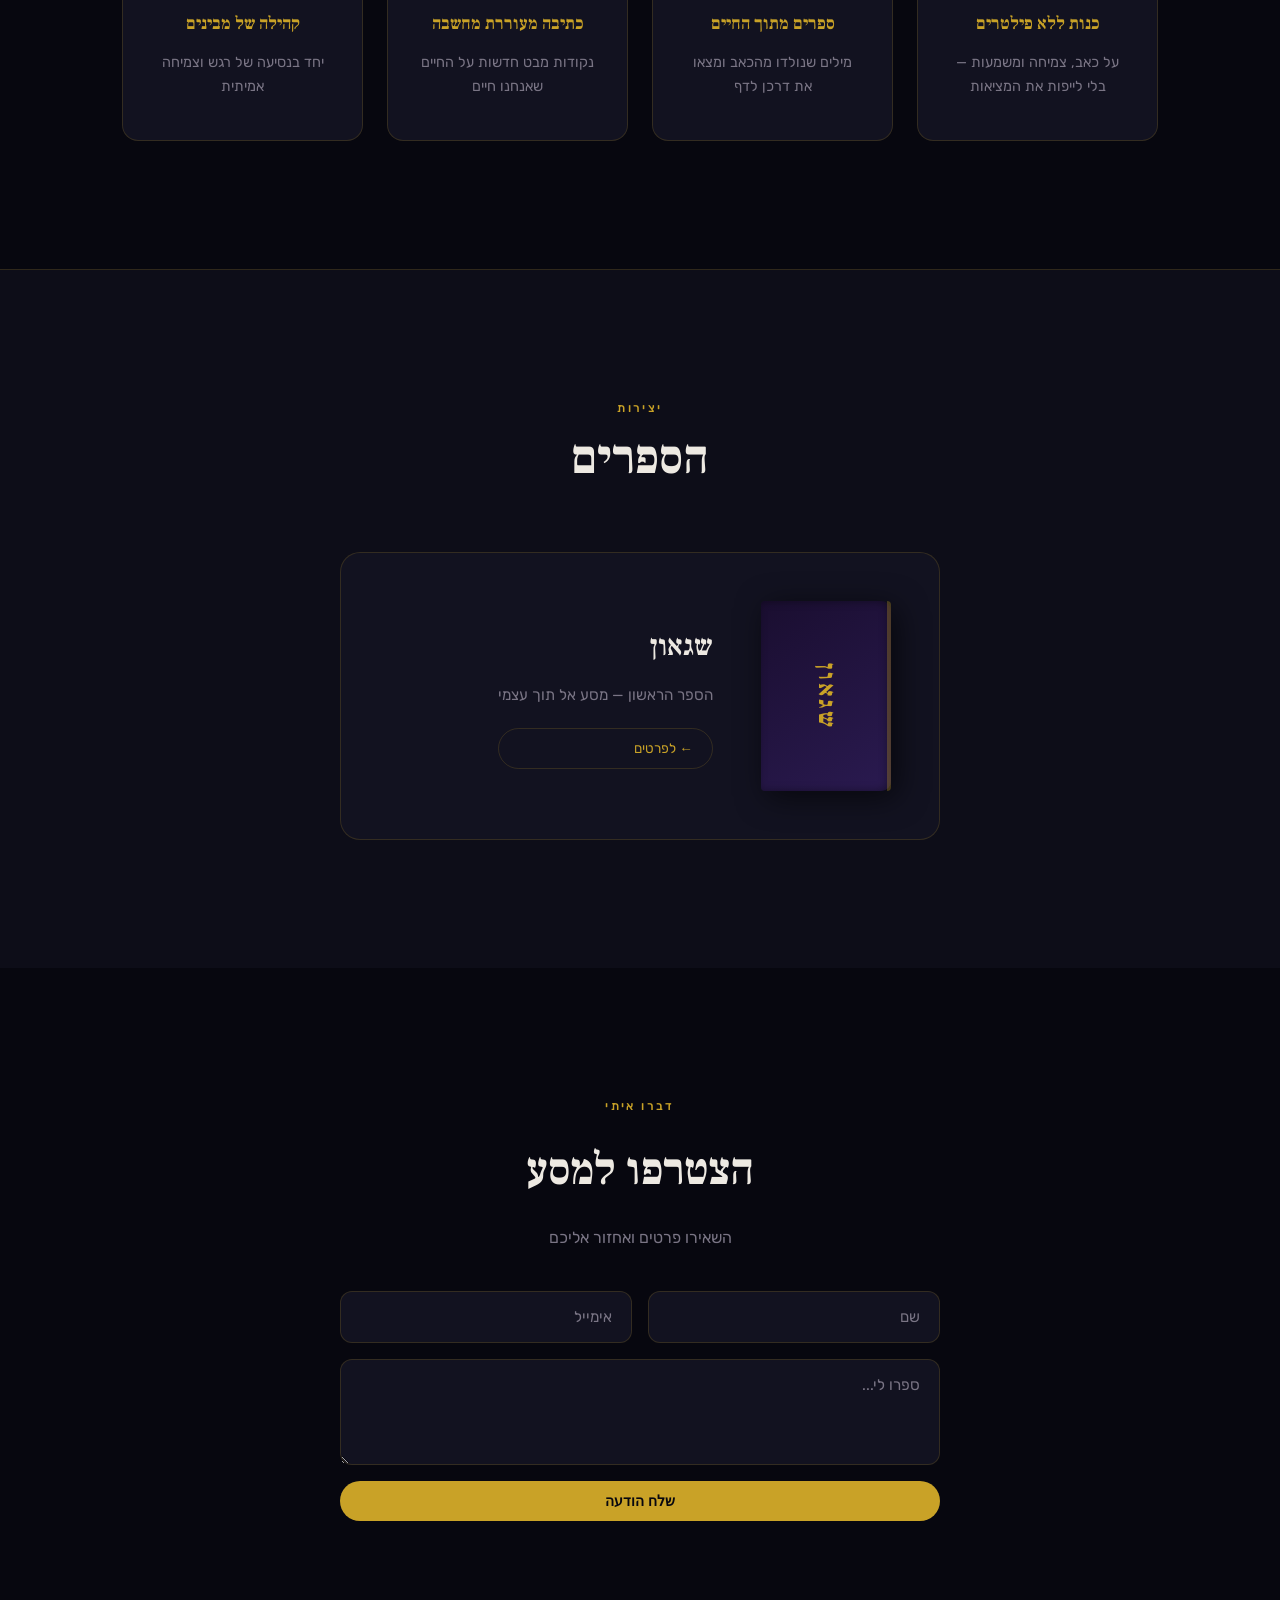
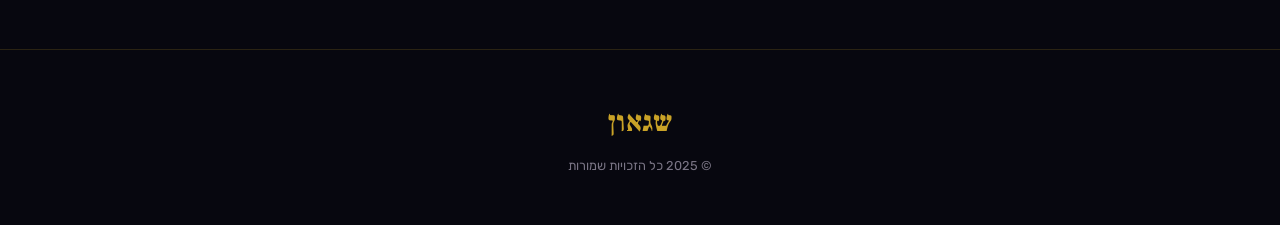
==== commit 24ef3c38: "Fix RTL arrow direction in Hebrew buttons https://claude.ai/code/session_01Je8AaSGMs2u83t8YQeTkqi" ====
--- a/docs/index.html
+++ b/docs/index.html
@@ -43,7 +43,7 @@
             <p class="hero-body">כתיבה שנולדת מהכאב. מילים שלא מפחדות מהאמת.</p>
             <div class="hero-actions">
                 <a href="#books" class="btn-gold">הספרים שלי</a>
-                <a href="#about" class="btn-ghost">המסע שלי ←</a>
+                <a href="#about" class="btn-ghost">← המסע שלי</a>
             </div>
         </div>
         <div class="scroll-hint">
@@ -107,7 +107,7 @@
                     <div class="book-info">
                         <h3>שגאון</h3>
                         <p>הספר הראשון — מסע אל תוך עצמי</p>
-                        <a href="#contact" class="btn-ghost-small">לפרטים ←</a>
+                        <a href="#contact" class="btn-ghost-small">← לפרטים</a>
                     </div>
                 </div>
             </div>
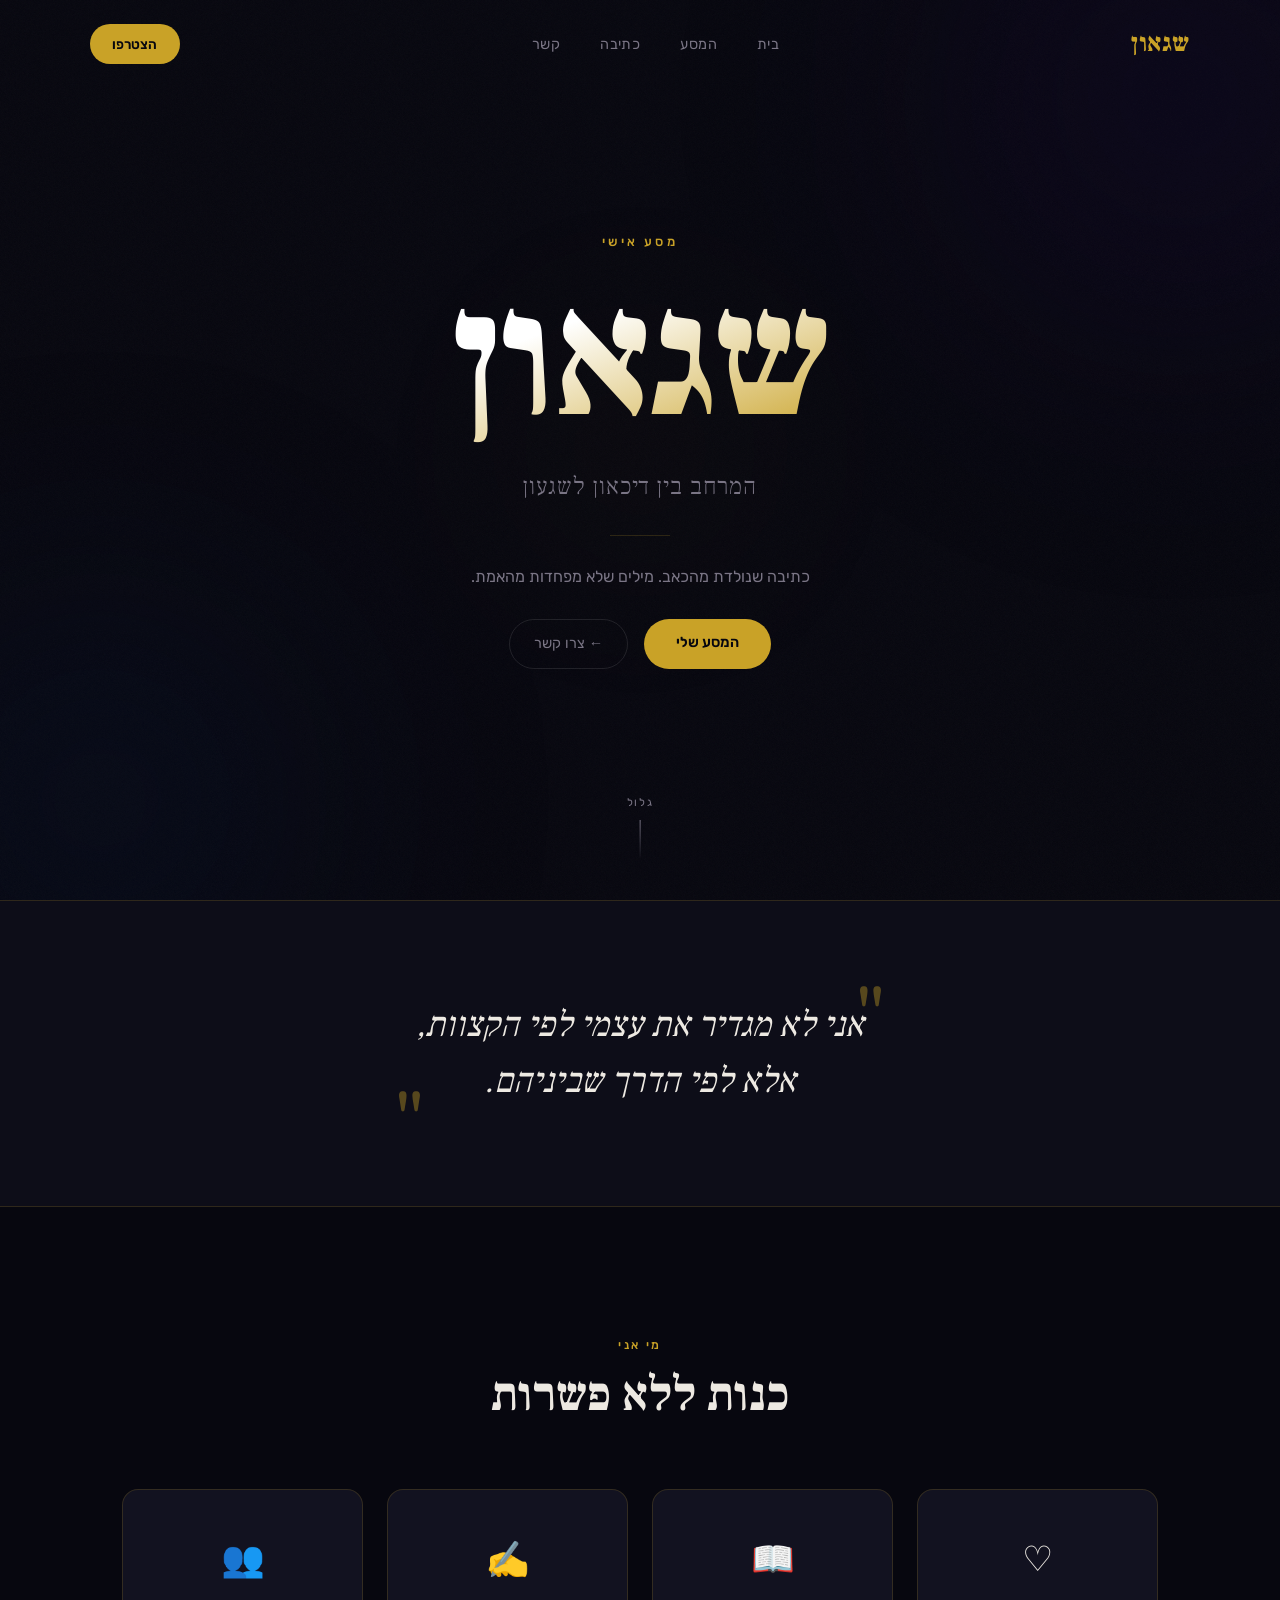
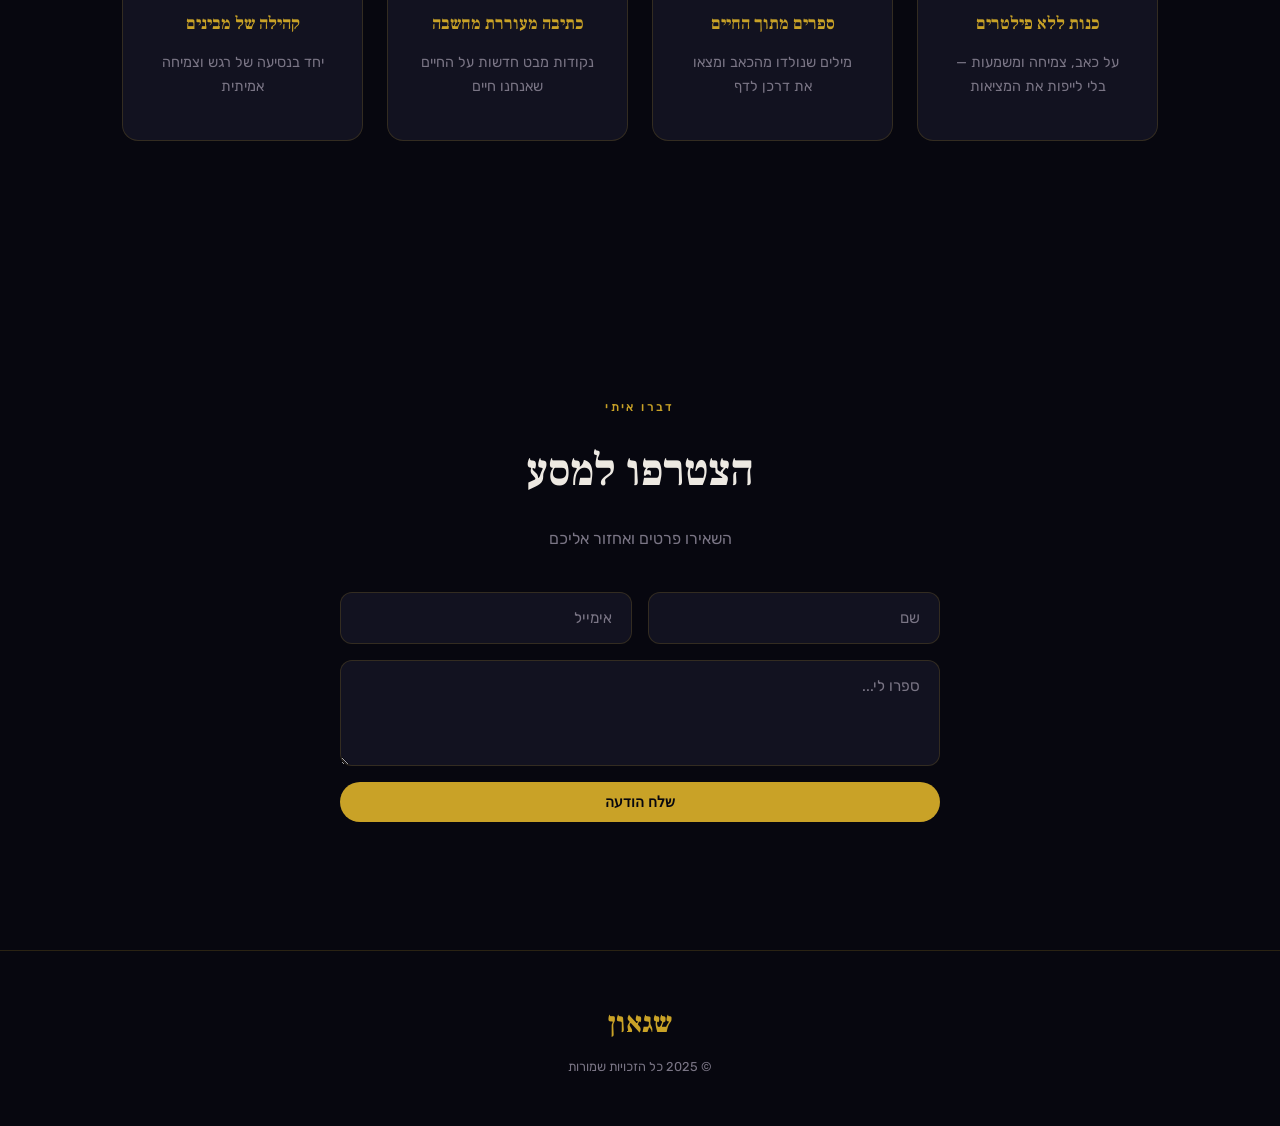
==== commit e29c85eb: "Remove books section from shagaon-website https://claude.ai/code/session_01Je8AaSGMs2u83t8YQeTkqi" ====
--- a/docs/index.html
+++ b/docs/index.html
@@ -21,7 +21,6 @@
             <ul class="nav-links">
                 <li><a href="#home">בית</a></li>
                 <li><a href="#about">המסע</a></li>
-                <li><a href="#books">ספרים</a></li>
                 <li><a href="#writing">כתיבה</a></li>
                 <li><a href="#contact">קשר</a></li>
             </ul>
@@ -42,8 +41,8 @@
             <div class="hero-divider"><span></span></div>
             <p class="hero-body">כתיבה שנולדת מהכאב. מילים שלא מפחדות מהאמת.</p>
             <div class="hero-actions">
-                <a href="#books" class="btn-gold">הספרים שלי</a>
-                <a href="#about" class="btn-ghost">← המסע שלי</a>
+                <a href="#about" class="btn-gold">המסע שלי</a>
+                <a href="#contact" class="btn-ghost">← צרו קשר</a>
             </div>
         </div>
         <div class="scroll-hint">
@@ -93,26 +92,6 @@
         </div>
     </section>
 
-    <section id="books" class="books">
-        <div class="container">
-            <div class="section-header">
-                <span class="section-tag">יצירות</span>
-                <h2>הספרים</h2>
-            </div>
-            <div class="books-grid">
-                <div class="book-card reveal">
-                    <div class="book-cover">
-                        <span class="book-title-cover">שגאון</span>
-                    </div>
-                    <div class="book-info">
-                        <h3>שגאון</h3>
-                        <p>הספר הראשון — מסע אל תוך עצמי</p>
-                        <a href="#contact" class="btn-ghost-small">← לפרטים</a>
-                    </div>
-                </div>
-            </div>
-        </div>
-    </section>
 
     <section id="contact" class="contact">
         <div class="container">
